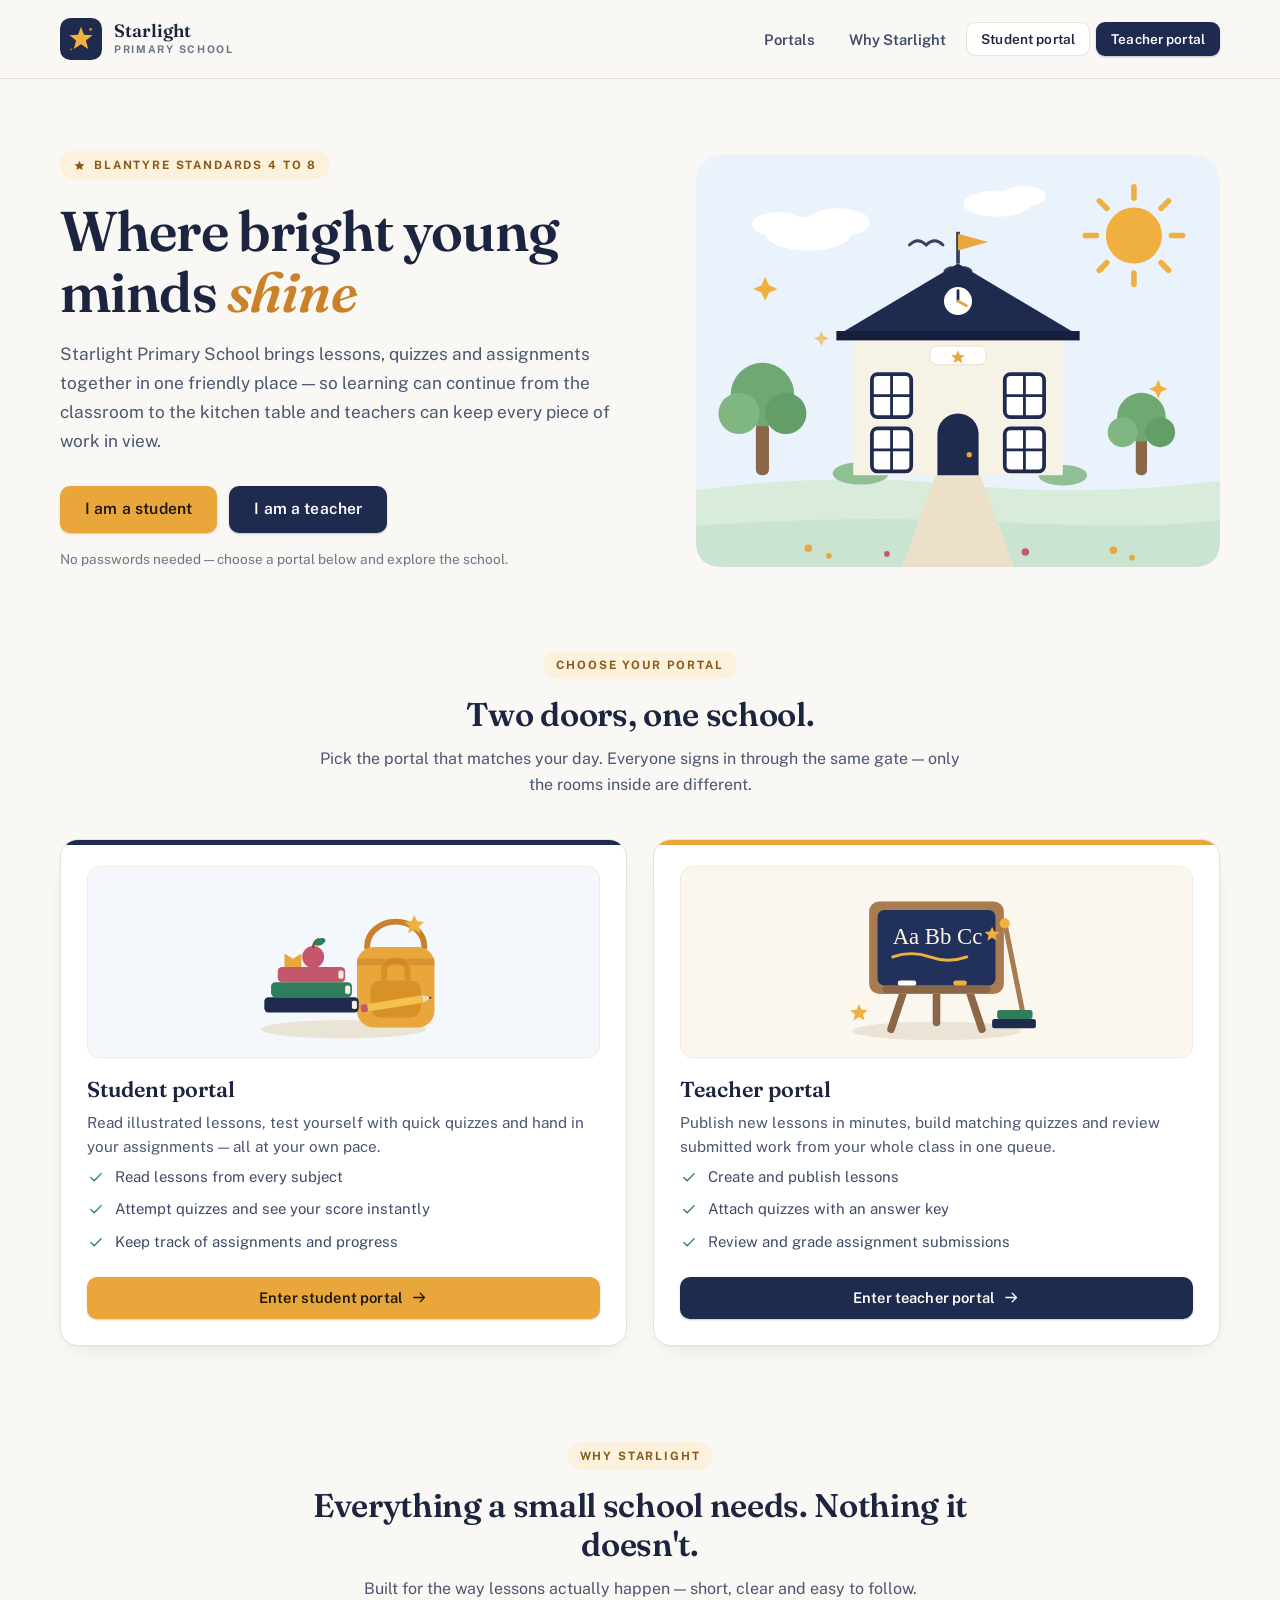
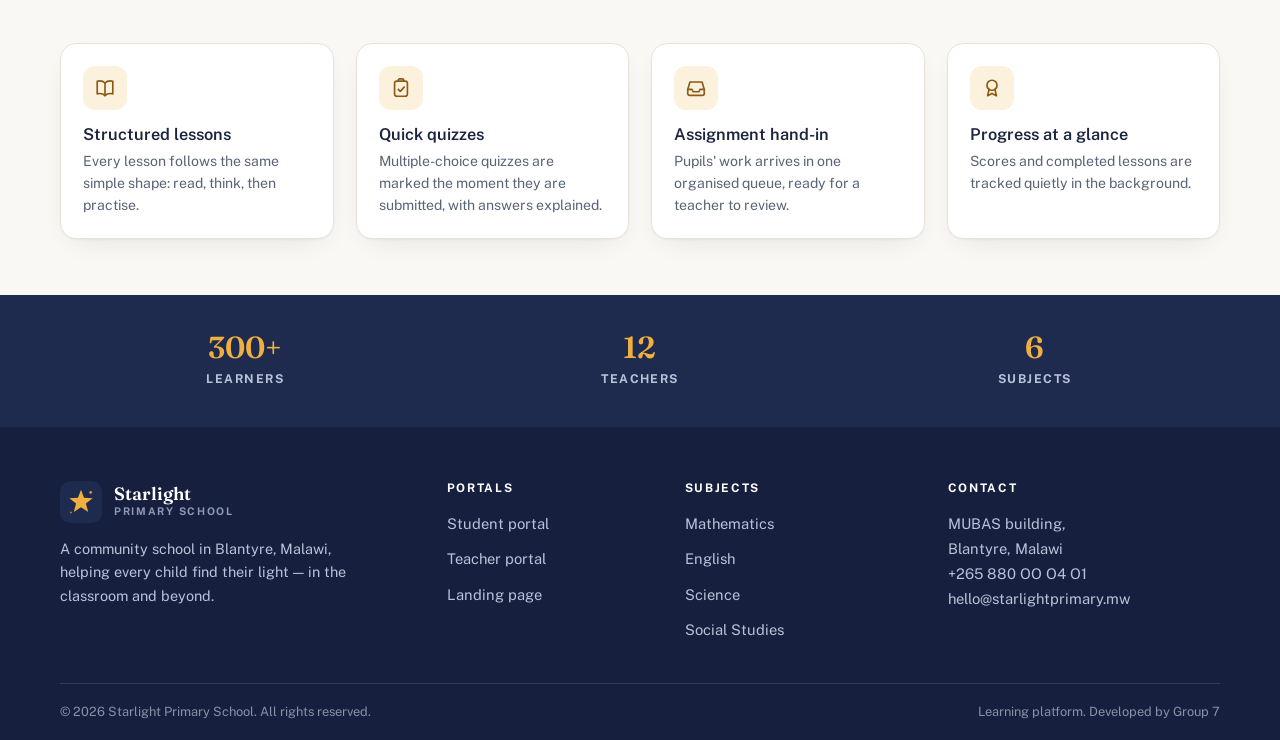
==== GROUP 7/index.html @ e3197d91 "successfully uploaded group 7 work" ====
<!DOCTYPE html>
<html lang="en">
<head>
  <meta charset="UTF-8">
  <meta name="viewport" content="width=device-width, initial-scale=1.0">
  <title>Starlight Primary School — Learning &amp; Teaching Portal</title>
  <meta name="description" content="The learning platform of Starlight Primary School. Students read lessons and attempt quizzes; teachers publish lessons and review assignments.">
  <meta name="theme-color" content="#1E2A4E">
  <link rel="icon" type="image/svg+xml" href="assets/images/logo.svg">
  <link rel="preconnect" href="https://fonts.googleapis.com">
  <link rel="preconnect" href="https://fonts.gstatic.com" crossorigin>
  <link href="https://fonts.googleapis.com/css2?family=Fraunces:opsz,wght@9..144,500;9..144,600;9..144,700&family=Public+Sans:wght@400;500;600;700&display=swap" rel="stylesheet">
  <link rel="stylesheet" href="assets/css/style.css">
  <link rel="stylesheet" href="assets/css/app.css">
</head>
<body>
  <script src="assets/js/loader.js"></script>

  <a class="skip-link" href="#main">Skip to content</a>

  <header class="site-header">
    <div class="container site-header-inner">
      <a class="brand" href="index.html">
        <img src="assets/images/logo.svg" alt="" width="42" height="42">
        <span class="brand-text"><b>Starlight</b><span>Primary School</span></span>
      </a>
      <nav class="site-nav" aria-label="Main navigation">
        <a class="nav-link nav-link--hide" href="#portals">Portals</a>
        <a class="nav-link nav-link--hide" href="#why">Why Starlight</a>
        <a class="btn btn-ghost btn-sm" href="student/dashboard.html">Student portal</a>
        <a class="btn btn-primary btn-sm" href="teacher/dashboard.html">Teacher portal</a>
      </nav>
    </div>
  </header>

  <main id="main">

    <!-- Hero -->
    <section class="hero">
      <div class="container hero-inner">
        <div class="hero-copy">
          <span class="kicker">
            <svg viewBox="0 0 24 24" fill="currentColor" aria-hidden="true"><path d="M12 3.2 14.7 9 21 9.8 16.4 14.1 17.6 20.4 12 17.3 6.4 20.4 7.6 14.1 3 9.8 9.3 9Z"/></svg>
            Blantyre Standards 4 to 8
          </span>
          <h1 class="hero-title">Where bright young minds <em>shine</em></h1>
          <p class="hero-lead">
            Starlight Primary School brings lessons, quizzes and assignments together in one
            friendly place — so learning can continue from the classroom to the kitchen table
            and teachers can keep every piece of work in view.
          </p>
          <div class="hero-actions">
            <a class="btn btn-accent" href="student/dashboard.html">I am a student</a>
            <a class="btn btn-primary" href="teacher/dashboard.html">I am a teacher</a>
          </div>
          <p class="hero-note">No passwords needed — choose a portal below and explore the school.</p>
        </div>
        <div class="hero-art">
          <img src="assets/images/hero-school.svg" alt="Illustration of the Starlight Primary School building on a sunny day" width="560" height="440">
        </div>
      </div>
    </section>

    <!-- Role selection -->
    <section class="roles" id="portals" aria-label="Choose your portal">
      <div class="container">
        <div class="section-head">
          <span class="kicker">Choose your portal</span>
          <h2>Two doors, one school.</h2>
          <p>Pick the portal that matches your day. Everyone signs in through the same gate —
             only the rooms inside are different.</p>
        </div>

        <div class="role-grid">
          <article class="role-card">
            <div class="role-art">
              <img src="assets/images/ill-student.svg" alt="Illustration of a school bag, a stack of books and a pencil" width="260" height="200">
            </div>
            <div class="role-body">
              <h3>Student portal</h3>
              <p>Read illustrated lessons, test yourself with quick quizzes and hand in your
                 assignments — all at your own pace.</p>
              <ul class="role-list">
                <li><svg viewBox="0 0 24 24" fill="none" stroke="currentColor" stroke-width="1.8" stroke-linecap="round" stroke-linejoin="round" aria-hidden="true"><path d="m5 12.5 4.5 4.5L19 7.5"/></svg>Read lessons from every subject</li>
                <li><svg viewBox="0 0 24 24" fill="none" stroke="currentColor" stroke-width="1.8" stroke-linecap="round" stroke-linejoin="round" aria-hidden="true"><path d="m5 12.5 4.5 4.5L19 7.5"/></svg>Attempt quizzes and see your score instantly</li>
                <li><svg viewBox="0 0 24 24" fill="none" stroke="currentColor" stroke-width="1.8" stroke-linecap="round" stroke-linejoin="round" aria-hidden="true"><path d="m5 12.5 4.5 4.5L19 7.5"/></svg>Keep track of assignments and progress</li>
              </ul>
            </div>
            <a class="btn btn-accent btn-block" href="student/dashboard.html">Enter student portal
              <svg viewBox="0 0 24 24" fill="none" stroke="currentColor" stroke-width="1.8" stroke-linecap="round" stroke-linejoin="round" aria-hidden="true"><path d="M4 12h15M13 6l6 6-6 6"/></svg>
            </a>
          </article>

          <article class="role-card role-card--teacher">
            <div class="role-art">
              <img src="assets/images/ill-teacher.svg" alt="Illustration of a chalkboard on an easel with books and a pointer" width="260" height="200">
            </div>
            <div class="role-body">
              <h3>Teacher portal</h3>
              <p>Publish new lessons in minutes, build matching quizzes and review submitted
                 work from your whole class in one queue.</p>
              <ul class="role-list">
                <li><svg viewBox="0 0 24 24" fill="none" stroke="currentColor" stroke-width="1.8" stroke-linecap="round" stroke-linejoin="round" aria-hidden="true"><path d="m5 12.5 4.5 4.5L19 7.5"/></svg>Create and publish lessons</li>
                <li><svg viewBox="0 0 24 24" fill="none" stroke="currentColor" stroke-width="1.8" stroke-linecap="round" stroke-linejoin="round" aria-hidden="true"><path d="m5 12.5 4.5 4.5L19 7.5"/></svg>Attach quizzes with an answer key</li>
                <li><svg viewBox="0 0 24 24" fill="none" stroke="currentColor" stroke-width="1.8" stroke-linecap="round" stroke-linejoin="round" aria-hidden="true"><path d="m5 12.5 4.5 4.5L19 7.5"/></svg>Review and grade assignment submissions</li>
              </ul>
            </div>
            <a class="btn btn-primary btn-block" href="teacher/dashboard.html">Enter teacher portal
              <svg viewBox="0 0 24 24" fill="none" stroke="currentColor" stroke-width="1.8" stroke-linecap="round" stroke-linejoin="round" aria-hidden="true"><path d="M4 12h15M13 6l6 6-6 6"/></svg>
            </a>
          </article>
        </div>
      </div>
    </section>

    <!-- Features -->
    <section class="features" id="why">
      <div class="container">
        <div class="section-head">
          <span class="kicker">Why Starlight</span>
          <h2>Everything a small school needs. Nothing it doesn't.</h2>
          <p>Built for the way lessons actually happen — short, clear and easy to follow.</p>
        </div>
        <div class="feature-grid">
          <article class="feature">
            <span class="feature-icon"><svg viewBox="0 0 24 24" fill="none" stroke="currentColor" stroke-width="1.8" stroke-linecap="round" stroke-linejoin="round" aria-hidden="true"><path d="M12 6.5C10.6 5 8.6 4.2 6.3 4.2c-1 0-2 .15-2.8.45V18.4c.8-.3 1.8-.45 2.8-.45 2.3 0 4.3.8 5.7 2.3 1.4-1.5 3.4-2.3 5.7-2.3 1 0 2 .15 2.8.45V4.65c-.8-.3-1.8-.45-2.8-.45-2.3 0-4.3.8-5.7 2.3Z"/><path d="M12 6.5v13.8"/></svg></span>
            <h3>Structured lessons</h3>
            <p>Every lesson follows the same simple shape: read, think, then practise.</p>
          </article>
          <article class="feature">
            <span class="feature-icon"><svg viewBox="0 0 24 24" fill="none" stroke="currentColor" stroke-width="1.8" stroke-linecap="round" stroke-linejoin="round" aria-hidden="true"><rect x="5" y="4.5" width="14" height="16.5" rx="2.5"/><path d="M9 4.5V3.6A1.6 1.6 0 0 1 10.6 2h2.8A1.6 1.6 0 0 1 15 3.6v.9"/><path d="m9 13.5 2.2 2.2 4.3-4.7"/></svg></span>
            <h3>Quick quizzes</h3>
            <p>Multiple-choice quizzes are marked the moment they are submitted, with answers explained.</p>
          </article>
          <article class="feature">
            <span class="feature-icon"><svg viewBox="0 0 24 24" fill="none" stroke="currentColor" stroke-width="1.8" stroke-linecap="round" stroke-linejoin="round" aria-hidden="true"><path d="M5.4 5.5h13.2L21 13.5V18a2 2 0 0 1-2 2H5a2 2 0 0 1-2-2v-4.5Z"/><path d="M3 13.5h4.6l1.3 2.6h6.2l1.3-2.6H21"/></svg></span>
            <h3>Assignment hand-in</h3>
            <p>Pupils' work arrives in one organised queue, ready for a teacher to review.</p>
          </article>
          <article class="feature">
            <span class="feature-icon"><svg viewBox="0 0 24 24" fill="none" stroke="currentColor" stroke-width="1.8" stroke-linecap="round" stroke-linejoin="round" aria-hidden="true"><circle cx="12" cy="9" r="5.5"/><path d="m8.8 13.5-1.6 7 4.8-2.6 4.8 2.6-1.6-7"/></svg></span>
            <h3>Progress at a glance</h3>
            <p>Scores and completed lessons are tracked quietly in the background.</p>
          </article>
        </div>
      </div>
    </section>

    <!-- Numbers band -->
    <section class="band" aria-label="School in numbers">
      <div class="container band-inner">
        <div class="band-item"><b>300+</b><span>Learners</span></div>
        <div class="band-item"><b>12</b><span>Teachers</span></div>
        <div class="band-item"><b>6</b><span>Subjects</span></div>
      </div>
    </section>
  </main>

  <footer class="site-footer">
    <div class="container">
      <div class="footer-inner">
        <div class="footer-brand">
          <a class="brand" href="index.html">
            <img src="assets/images/logo.svg" alt="" width="42" height="42">
            <span class="brand-text"><b>Starlight</b><span>Primary School</span></span>
          </a>
          <p>A community school in Blantyre, Malawi, helping every child find their light —
             in the classroom and beyond.</p>
        </div>
        <div class="footer-col">
          <h3>Portals</h3>
          <ul>
            <li><a href="student/dashboard.html">Student portal</a></li>
            <li><a href="teacher/dashboard.html">Teacher portal</a></li>
            <li><a href="index.html">Landing page</a></li>
          </ul>
        </div>
        <div class="footer-col">
          <h3>Subjects</h3>
          <ul>
            <li><a href="student/lessons.html">Mathematics</a></li>
            <li><a href="student/lessons.html">English</a></li>
            <li><a href="student/lessons.html">Science</a></li>
            <li><a href="student/lessons.html">Social Studies</a></li>
          </ul>
        </div>
        <div class="footer-col">
          <h3>Contact</h3>
          <address>
            MUBAS building,<br>
            Blantyre, Malawi<br>
            +265 880 OO O4 O1 <br>
            hello@starlightprimary.mw
          </address>
        </div>
      </div>
      <div class="footer-bottom">
        <span>&copy; 2026 Starlight Primary School. All rights reserved.</span>
        <span>Learning platform. Developed by Group 7</span>
      </div>
    </div>
  </footer>
</body>
</html>
---- GROUP 7/assets/css/style.css ----
/*
   Starlight Primary School — base styles
   Tokens, reset, shared components, loader, landing page 
*/

/* ---------- Design tokens ---------- */
:root {
  --paper: #FAF8F4;
  --surface: #FFFFFF;
  --ink: #1C2540;
  --body: #4A5670;
  --muted: #6B7488;

  --navy: #1E2A4E;
  --navy-2: #16203E;
  --navy-3: #101830;

  --amber: #E9A63B;
  --amber-2: #D89127;
  --amber-tint: #FBF1DD;
  --amber-deep: #8A5A16;

  --green: #2E7D5B;
  --green-tint: #E4F2EA;
  --red: #B8504C;
  --red-tint: #F8E7E6;
  --blue: #2F5DA8;
  --blue-tint: #E9F0FB;
  --teal: #2C7F7A;
  --teal-tint: #E2F1F0;
  --rose: #B4525E;
  --rose-tint: #F9E9EC;

  --line: #E7E3D9;
  --line-2: #EFEBE2;

  --shadow-1: 0 1px 2px rgba(22, 32, 62, 0.05), 0 10px 30px -14px rgba(22, 32, 62, 0.14);
  --shadow-2: 0 2px 4px rgba(22, 32, 62, 0.06), 0 18px 44px -16px rgba(22, 32, 62, 0.22);

  --radius: 16px;
  --radius-s: 10px;

  --font-display: "Fraunces", Georgia, "Times New Roman", serif;
  --font-body: "Public Sans", -apple-system, "Segoe UI", Roboto, "Helvetica Neue", Arial, sans-serif;
}

/* ---------- Reset & base ---------- */
*,
*::before,
*::after { box-sizing: border-box; }

html { -webkit-text-size-adjust: 100%; }

body {
  margin: 0;
  font-family: var(--font-body);
  font-size: 16px;
  line-height: 1.6;
  color: var(--ink);
  background: var(--paper);
  -webkit-font-smoothing: antialiased;
}

h1, h2, h3, h4, p, ul, ol, figure { margin: 0; }
ul, ol { padding: 0; }

[hidden] { display: none !important; }

img, svg { max-width: 100%; display: inline-block; vertical-align: middle; }

a { color: var(--blue); }

button { font-family: inherit; }

::selection { background: var(--amber); color: #20180B; }

:focus-visible {
  outline: 2px solid var(--navy);
  outline-offset: 2px;
  border-radius: 4px;
}

.skip-link {
  position: absolute;
  left: 16px;
  top: -60px;
  z-index: 200;
  background: var(--navy);
  color: #fff;
  padding: 10px 16px;
  border-radius: 0 0 10px 10px;
  text-decoration: none;
  font-weight: 600;
  font-size: 0.9rem;
  transition: top 0.2s ease;
}
.skip-link:focus { top: 0; }

/* ---------- Layout helpers ---------- */
.container { width: min(1160px, 92%); margin-inline: auto; }
.section { padding: 64px 0; }
.section--tight { padding: 40px 0; }

/* ---------- Buttons ---------- */
.btn {
  display: inline-flex;
  align-items: center;
  justify-content: center;
  gap: 8px;
  padding: 11px 20px;
  border-radius: var(--radius-s);
  border: 1px solid transparent;
  font: 600 0.92rem/1.2 var(--font-body);
  letter-spacing: 0.01em;
  color: var(--ink);
  background: transparent;
  cursor: pointer;
  text-decoration: none;
  transition: background 0.18s ease, color 0.18s ease, border-color 0.18s ease,
              box-shadow 0.18s ease, transform 0.18s ease;
}
.btn:active { transform: translateY(1px); }
.btn svg { width: 17px; height: 17px; flex: none; }

.btn-primary { background: var(--navy); color: #fff; box-shadow: 0 1px 2px rgba(22, 32, 62, 0.25); }
.btn-primary:hover { background: #172142; }

.btn-accent { background: var(--amber); color: #20180B; box-shadow: 0 1px 2px rgba(138, 90, 22, 0.3); }
.btn-accent:hover { background: var(--amber-2); }

.btn-ghost { border-color: var(--line); background: var(--surface); color: var(--ink); }
.btn-ghost:hover { border-color: #CDC7B8; background: #FCFBF8; }

.btn-danger { background: var(--red-tint); color: var(--red); }
.btn-danger:hover { background: #F2D9D7; }

.btn-sm { padding: 8px 14px; font-size: 0.85rem; border-radius: 9px; }
.btn-block { width: 100%; }
.btn[disabled] { opacity: 0.55; cursor: not-allowed; }

/* ---------- Subject chips ---------- */
.chip {
  display: inline-flex;
  align-items: center;
  gap: 6px;
  padding: 5px 11px;
  border-radius: 999px;
  font: 700 0.72rem/1.2 var(--font-body);
  letter-spacing: 0.05em;
  text-transform: uppercase;
  white-space: nowrap;
}
.chip svg { width: 13px; height: 13px; flex: none; }

.chip-mathematics { background: var(--blue-tint); color: #2B4C8C; }
.chip-english { background: var(--amber-tint); color: var(--amber-deep); }
.chip-science { background: var(--green-tint); color: #22684B; }
.chip-social-studies { background: var(--teal-tint); color: #1F6360; }
.chip-creative-arts { background: var(--rose-tint); color: #9C3F4E; }
.chip-physical-health-education { background: #ECEEF4; color: #4A5670; }

/* ---------- Status badges ---------- */
.badge {
  display: inline-flex;
  align-items: center;
  gap: 6px;
  padding: 4px 10px;
  border-radius: 999px;
  font: 700 0.72rem/1.3 var(--font-body);
  white-space: nowrap;
}
.badge-done { background: var(--green-tint); color: #22684B; }
.badge-progress { background: var(--amber-tint); color: var(--amber-deep); }
.badge-todo { background: #EEF0F4; color: #5A6478; }
.badge-late { background: var(--red-tint); color: #A03D3A; }
.badge-graded { background: var(--blue-tint); color: #2B4C8C; }

/* ---------- Avatars ---------- */
.avatar {
  display: inline-grid;
  place-items: center;
  width: 38px;
  height: 38px;
  flex: none;
  border-radius: 50%;
  background: #33456F;
  color: #F0C886;
  font: 700 0.78rem var(--font-body);
  letter-spacing: 0.04em;
  user-select: none;
}
.avatar-lg { width: 46px; height: 46px; font-size: 0.9rem; }
.avatar-t1 { background: var(--green); color: #EAF6EF; }
.avatar-t2 { background: var(--rose); color: #FBEDEF; }
.avatar-t3 { background: var(--teal); color: #E8F5F4; }
.avatar-t4 { background: var(--amber-deep); color: #FBEEDC; }

/* ---------- Progress bar ---------- */
.progress {
  height: 8px;
  border-radius: 999px;
  background: #ECE8DE;
  overflow: hidden;
}
.progress i {
  display: block;
  height: 100%;
  border-radius: 999px;
  background: var(--amber);
  transition: width 0.4s ease;
}
.progress--navy i { background: var(--navy); }

/* ---------- Page loading overlay ---------- */
body.is-loading { overflow: hidden; }

.page-loader {
  position: fixed;
  inset: 0;
  z-index: 9999;
  display: grid;
  place-items: center;
  background: var(--paper);
  transition: opacity 0.45s ease, visibility 0.45s ease;
}
.page-loader.is-hidden { opacity: 0; visibility: hidden; }

.loader-inner { display: flex; flex-direction: column; align-items: center; gap: 18px; }

.loader-star { animation: loader-star 1.5s ease-in-out infinite; }
@keyframes loader-star {
  0%, 100% { transform: scale(1); opacity: 1; }
  50% { transform: scale(1.1) rotate(4deg); opacity: 0.82; }
}

.loader-word {
  font: 600 1.05rem var(--font-display);
  letter-spacing: 0.01em;
  color: var(--ink);
}

.loader-bar {
  display: block;
  width: 132px;
  height: 4px;
  border-radius: 999px;
  background: #EAE6DB;
  overflow: hidden;
}
.loader-bar i {
  display: block;
  height: 100%;
  width: 40%;
  border-radius: 999px;
  background: var(--amber);
  animation: loader-bar 1.1s ease-in-out infinite;
}
@keyframes loader-bar {
  from { transform: translateX(-110%); }
  to { transform: translateX(350%); }
}

/* ============================================================
   Landing page
   ============================================================ */

/* Header */
.site-header { border-bottom: 1px solid var(--line); background: var(--paper); }
.site-header-inner {
  display: flex;
  align-items: center;
  justify-content: space-between;
  gap: 20px;
  height: 78px;
}

.brand { display: flex; align-items: center; gap: 12px; text-decoration: none; color: inherit; }
.brand img { width: 42px; height: 42px; flex: none; }
.brand-text b {
  display: block;
  font: 600 1.12rem/1.15 var(--font-display);
  color: var(--ink);
}
.brand-text span {
  display: block;
  font: 700 0.66rem/1.4 var(--font-body);
  letter-spacing: 0.16em;
  text-transform: uppercase;
  color: var(--muted);
}

.site-nav { display: flex; align-items: center; gap: 6px; }
.nav-link {
  padding: 9px 14px;
  border-radius: 9px;
  color: #3D4A66;
  font: 600 0.92rem var(--font-body);
  text-decoration: none;
  transition: background 0.15s ease;
}
.nav-link:hover { background: #F1EEE6; }

/* Hero */
.hero { padding: 72px 0 60px; }
.hero-inner {
  display: grid;
  grid-template-columns: 1.05fr 0.95fr;
  gap: 56px;
  align-items: center;
}

.kicker {
  display: inline-flex;
  align-items: center;
  gap: 8px;
  font: 700 0.72rem var(--font-body);
  letter-spacing: 0.16em;
  text-transform: uppercase;
  color: var(--amber-deep);
  background: var(--amber-tint);
  padding: 7px 13px;
  border-radius: 999px;
}
.kicker svg { width: 13px; height: 13px; }

.hero-title {
  font: 600 clamp(2.5rem, 4.6vw, 3.5rem)/1.08 var(--font-display);
  letter-spacing: -0.015em;
  color: var(--ink);
  margin: 22px 0 18px;
}
.hero-title em { font-style: italic; color: #C9822A; }

.hero-lead {
  font-size: 1.08rem;
  line-height: 1.68;
  color: var(--body);
  max-width: 52ch;
}

.hero-actions { display: flex; flex-wrap: wrap; gap: 12px; margin-top: 30px; }
.hero-actions .btn { padding: 13px 24px; font-size: 0.98rem; }
.hero-note { margin-top: 16px; font-size: 0.85rem; color: var(--muted); }

.hero-art img { width: 100%; height: auto; }

/* Role selection */
.roles { padding: 20px 0 40px; }

.section-head { max-width: 660px; margin: 0 auto 40px; text-align: center; }
.section-head h2 {
  font: 600 clamp(1.6rem, 3vw, 2.05rem)/1.2 var(--font-display);
  color: var(--ink);
  margin: 16px 0 12px;
  letter-spacing: -0.01em;
}
.section-head p { color: var(--body); font-size: 1rem; line-height: 1.65; }

.role-grid { display: grid; grid-template-columns: 1fr 1fr; gap: 26px; }

.role-card {
  position: relative;
  overflow: hidden;
  display: flex;
  flex-direction: column;
  gap: 18px;
  background: var(--surface);
  border: 1px solid var(--line);
  border-radius: 18px;
  padding: 26px;
  box-shadow: var(--shadow-1);
  transition: transform 0.2s ease, box-shadow 0.2s ease;
}
.role-card::before {
  content: "";
  position: absolute;
  inset: 0 0 auto 0;
  height: 5px;
  background: var(--navy);
}
.role-card--teacher::before { background: var(--amber); }
.role-card:hover { transform: translateY(-4px); box-shadow: var(--shadow-2); }

.role-art {
  height: 192px;
  display: grid;
  place-items: center;
  background: #F4F7FB;
  border: 1px solid var(--line-2);
  border-radius: 12px;
}
.role-card--teacher .role-art { background: #FBF7EE; }
.role-art img { max-height: 168px; width: auto; }

.role-body h3 { font: 600 1.35rem var(--font-display); color: var(--ink); margin-bottom: 8px; }
.role-body > p { color: var(--body); font-size: 0.95rem; line-height: 1.62; }

.role-list { list-style: none; display: grid; gap: 10px; margin: 6px 0; }
.role-list li {
  display: flex;
  align-items: flex-start;
  gap: 10px;
  font-size: 0.93rem;
  color: #3D4A66;
  line-height: 1.5;
}
.role-list svg { width: 18px; height: 18px; flex: none; margin-top: 2px; color: var(--green); }

.role-card .btn { margin-top: auto; }

/* Features */
.features { padding: 56px 0; }
.feature-grid { display: grid; grid-template-columns: repeat(4, 1fr); gap: 22px; }

.feature {
  background: var(--surface);
  border: 1px solid var(--line);
  border-radius: var(--radius);
  padding: 22px;
  box-shadow: var(--shadow-1);
}
.feature-icon {
  width: 44px;
  height: 44px;
  border-radius: 12px;
  display: grid;
  place-items: center;
  background: var(--amber-tint);
  color: var(--amber-deep);
  margin-bottom: 14px;
}
.feature-icon svg { width: 22px; height: 22px; }
.feature h3 { font: 600 1.02rem var(--font-body); color: var(--ink); margin-bottom: 6px; }
.feature p { font-size: 0.88rem; line-height: 1.58; color: #5A6478; }

/* Stats band */
.band { background: var(--navy); padding: 36px 0; }
.band-inner {
  display: grid;
  grid-template-columns: repeat(3, 1fr);
  gap: 24px;
  text-align: center;
}
.band-item b { display: block; font: 600 1.9rem/1.1 var(--font-display); color: #F0B03F; }
.band-item span {
  font: 700 0.76rem var(--font-body);
  letter-spacing: 0.12em;
  text-transform: uppercase;
  color: #B9C2D8;
}

/* Footer */
.site-footer { background: var(--navy-2); color: #B9C2D8; }
.footer-inner {
  display: grid;
  grid-template-columns: 1.4fr 0.8fr 0.9fr 1.1fr;
  gap: 40px;
  padding: 54px 0 40px;
}
.footer-brand .brand-text b { color: #fff; }
.footer-brand .brand-text span { color: #8E99B8; }
.footer-brand p { margin-top: 14px; font-size: 0.9rem; line-height: 1.65; max-width: 34ch; }

.footer-col h3 {
  font: 700 0.74rem var(--font-body);
  letter-spacing: 0.14em;
  text-transform: uppercase;
  color: #fff;
  margin-bottom: 16px;
}
.footer-col ul { list-style: none; display: grid; gap: 10px; }
.footer-col a { color: #B9C2D8; text-decoration: none; font-size: 0.92rem; transition: color 0.15s ease; }
.footer-col a:hover { color: #F0B03F; }
.footer-col address { font-style: normal; font-size: 0.92rem; line-height: 1.7; }

.footer-bottom {
  border-top: 1px solid rgba(255, 255, 255, 0.12);
  padding: 18px 0;
  display: flex;
  justify-content: space-between;
  flex-wrap: wrap;
  gap: 10px;
  font-size: 0.8rem;
  color: #8891A8;
}

/* ---------- Responsive landing ---------- */
@media (max-width: 1020px) {
  .hero { padding: 52px 0 44px; }
  .hero-inner { grid-template-columns: 1fr; gap: 36px; }
  .hero-art { max-width: 540px; margin-inline: auto; }
  .footer-inner { grid-template-columns: 1fr 1fr; }
}

@media (max-width: 880px) {
  .role-grid { grid-template-columns: 1fr; }
  .feature-grid { grid-template-columns: 1fr 1fr; }
}

@media (max-width: 640px) {
  .site-nav .nav-link--hide { display: none; }
  .feature-grid { grid-template-columns: 1fr; }
  .band-inner { grid-template-columns: 1fr; gap: 18px; }
  .footer-inner { grid-template-columns: 1fr; gap: 28px; }
  .footer-bottom { flex-direction: column; align-items: flex-start; }
}

/* ---------- Reduced motion ---------- */
@media (prefers-reduced-motion: reduce) {
  *,
  *::before,
  *::after {
    animation-duration: 0.01ms !important;
    animation-iteration-count: 1 !important;
    transition-duration: 0.01ms !important;
  }
}
---- GROUP 7/assets/css/app.css ----
/*
   Starlight Primary School — application styles
   Portal shell, dashboards, lessons, quizzes, forms, tables
*/

/* ---------- Shell layout ---------- */
.app-shell {
  display: grid;
  grid-template-columns: 252px minmax(0, 1fr);
  min-height: 100vh;
}

.sidebar {
  position: sticky;
  top: 0;
  height: 100vh;
  display: flex;
  flex-direction: column;
  background: var(--navy-2);
  color: #fff;
  padding: 22px 16px 18px;
  z-index: 40;
}

.sidebar-brand {
  display: flex;
  align-items: center;
  gap: 11px;
  padding: 2px 8px 18px;
  border-bottom: 1px solid rgba(255, 255, 255, 0.1);
  margin-bottom: 14px;
  text-decoration: none;
}
.sidebar-brand img { width: 38px; height: 38px; flex: none; }
.sidebar-brand b {
  display: block;
  font: 600 1.02rem/1.15 var(--font-display);
  color: #fff;
}
.sidebar-brand span {
  display: block;
  font: 700 0.62rem/1.5 var(--font-body);
  letter-spacing: 0.15em;
  text-transform: uppercase;
  color: #9AA4BF;
}

.side-nav { display: flex; flex-direction: column; gap: 4px; flex: 1; }
.side-label {
  font: 700 0.64rem var(--font-body);
  letter-spacing: 0.16em;
  text-transform: uppercase;
  color: #7C87A6;
  padding: 12px 10px 6px;
}

.side-link {
  position: relative;
  display: flex;
  align-items: center;
  gap: 12px;
  padding: 11px 12px;
  border-radius: 10px;
  color: #C3CBE0;
  text-decoration: none;
  font: 600 0.92rem var(--font-body);
  transition: background 0.15s ease, color 0.15s ease;
}
.side-link svg { width: 19px; height: 19px; flex: none; }
.side-link:hover { background: rgba(255, 255, 255, 0.07); color: #fff; }
.side-link.is-active { background: rgba(255, 255, 255, 0.09); color: #fff; }
.side-link.is-active::before {
  content: "";
  position: absolute;
  left: -16px;
  top: 9px;
  bottom: 9px;
  width: 4px;
  border-radius: 0 4px 4px 0;
  background: var(--amber);
}
.side-link--muted { color: #8E99B8; font-size: 0.86rem; }
.side-link--muted:hover { color: #fff; }

.sidebar-foot {
  border-top: 1px solid rgba(255, 255, 255, 0.1);
  padding-top: 14px;
  display: grid;
  gap: 4px;
}
.user-card {
  display: flex;
  align-items: center;
  gap: 11px;
  padding: 9px 10px;
  border-radius: 10px;
  background: rgba(255, 255, 255, 0.05);
  margin-bottom: 6px;
}
.user-card b { display: block; font: 600 0.9rem var(--font-body); color: #fff; line-height: 1.3; }
.user-card span { display: block; font-size: 0.73rem; color: #9AA4BF; }

.scrim {
  position: fixed;
  inset: 0;
  background: rgba(15, 23, 48, 0.45);
  z-index: 50;
  opacity: 0;
  pointer-events: none;
  transition: opacity 0.2s ease;
}
.scrim.is-visible { opacity: 1; pointer-events: auto; }

/* Main column */
.app-main { display: flex; flex-direction: column; min-width: 0; }

.app-topbar {
  position: sticky;
  top: 0;
  z-index: 30;
  display: flex;
  align-items: center;
  justify-content: space-between;
  gap: 18px;
  padding: 14px 30px;
  background: rgba(250, 248, 244, 0.92);
  backdrop-filter: blur(6px);
  border-bottom: 1px solid var(--line);
}
.topbar-left { display: flex; align-items: center; gap: 14px; min-width: 0; }
.topbar-kicker {
  font: 700 0.66rem var(--font-body);
  letter-spacing: 0.15em;
  text-transform: uppercase;
  color: var(--amber-deep);
  margin-bottom: 2px;
}
.app-topbar h1 {
  font: 600 1.3rem/1.15 var(--font-display);
  color: var(--ink);
  white-space: nowrap;
  overflow: hidden;
  text-overflow: ellipsis;
}
.topbar-date { font-size: 0.85rem; color: var(--muted); white-space: nowrap; }

.nav-toggle {
  display: none;
  width: 40px;
  height: 40px;
  place-items: center;
  border: 1px solid var(--line);
  border-radius: 10px;
  background: var(--surface);
  color: var(--ink);
  cursor: pointer;
}
.nav-toggle svg { width: 20px; height: 20px; }

.app-content {
  flex: 1;
  width: 100%;
  max-width: 1220px;
  margin-inline: auto;
  padding: 28px 30px 40px;
  display: grid;
  grid-template-columns: minmax(0, 1fr);
  gap: 22px;
  align-content: start;
}
.app-content > * { min-width: 0; }

.app-footer {
  border-top: 1px solid var(--line);
  padding: 15px 30px;
  display: flex;
  justify-content: space-between;
  flex-wrap: wrap;
  gap: 8px;
  font-size: 0.8rem;
  color: var(--muted);
}

/* ---------- Welcome banner ---------- */
.welcome {
  position: relative;
  overflow: hidden;
  display: flex;
  align-items: center;
  justify-content: space-between;
  gap: 24px;
  flex-wrap: wrap;
  background: var(--navy);
  color: #fff;
  border-radius: 18px;
  padding: 26px 28px;
}
.welcome > * { min-width: 0; }
.welcome h2 { font: 600 1.5rem/1.2 var(--font-display); margin-bottom: 6px; }
.welcome p { color: #C3CBE0; font-size: 0.95rem; line-height: 1.6; max-width: 58ch; }
.welcome .welcome-star {
  position: absolute;
  right: -28px;
  top: -36px;
  width: 168px;
  height: 168px;
  opacity: 0.14;
  pointer-events: none;
}
.welcome > div:last-child { position: relative; z-index: 1; }

/* ---------- Stat cards ---------- */
.stat-grid { display: grid; grid-template-columns: repeat(4, minmax(0, 1fr)); gap: 18px; }

.stat-card {
  display: flex;
  align-items: flex-start;
  gap: 14px;
  background: var(--surface);
  border: 1px solid var(--line);
  border-radius: var(--radius);
  padding: 18px;
  box-shadow: 0 1px 2px rgba(22, 32, 62, 0.04);
}
.stat-icon {
  width: 42px;
  height: 42px;
  flex: none;
  border-radius: 12px;
  display: grid;
  place-items: center;
}
.stat-icon svg { width: 21px; height: 21px; }
.stat-icon--amber { background: var(--amber-tint); color: var(--amber-deep); }
.stat-icon--green { background: var(--green-tint); color: var(--green); }
.stat-icon--blue { background: var(--blue-tint); color: var(--blue); }
.stat-icon--red { background: var(--red-tint); color: var(--red); }

.stat-num { font: 600 1.55rem/1.1 var(--font-display); color: var(--ink); }
.stat-label { font: 600 0.82rem var(--font-body); color: #5A6478; margin-top: 3px; }
.stat-note { font-size: 0.76rem; color: var(--muted); margin-top: 2px; }

/* ---------- Dash grid & panels ---------- */
.dash-grid {
  display: grid;
  grid-template-columns: minmax(0, 1.5fr) minmax(0, 1fr);
  gap: 22px;
  align-items: start;
}
.dash-grid > * { min-width: 0; }

.panel {
  background: var(--surface);
  border: 1px solid var(--line);
  border-radius: var(--radius);
  padding: 20px;
  box-shadow: 0 1px 2px rgba(22, 32, 62, 0.04);
}
.panel-head {
  display: flex;
  align-items: baseline;
  justify-content: space-between;
  gap: 14px;
  margin-bottom: 12px;
}
.panel-head h2 { font: 600 1.12rem var(--font-display); color: var(--ink); }
.panel-head p { font-size: 0.82rem; color: var(--muted); }
.panel-link { font: 600 0.84rem var(--font-body); color: var(--blue); text-decoration: none; }
.panel-link:hover { text-decoration: underline; }

/* ---------- Row lists ---------- */
.row-list { display: flex; flex-direction: column; }

.row-item {
  display: flex;
  align-items: center;
  gap: 14px;
  padding: 13px 2px;
  border-top: 1px solid var(--line-2);
  color: inherit;
  text-decoration: none;
}
.row-item:first-child { border-top: 0; }

.row-icon {
  width: 38px;
  height: 38px;
  flex: none;
  border-radius: 10px;
  display: grid;
  place-items: center;
  background: var(--blue-tint);
  color: var(--blue);
}
.row-icon svg { width: 19px; height: 19px; }
.row-icon--amber { background: var(--amber-tint); color: var(--amber-deep); }
.row-icon--green { background: var(--green-tint); color: var(--green); }
.row-icon--red { background: var(--red-tint); color: var(--red); }

.row-body { flex: 1; min-width: 0; }
.row-body b {
  display: block;
  font: 600 0.94rem var(--font-body);
  color: var(--ink);
  white-space: nowrap;
  overflow: hidden;
  text-overflow: ellipsis;
}
.row-body span { display: block; font-size: 0.8rem; color: var(--muted); }
.row-side { display: flex; align-items: center; gap: 10px; white-space: nowrap; }
.row-side time { font-size: 0.78rem; color: var(--muted); }

/* ---------- Continue learning card ---------- */
.continue {
  display: flex;
  align-items: center;
  gap: 16px;
  padding: 14px;
  border: 1px solid var(--line-2);
  border-radius: 14px;
  background: #FCFBF8;
  text-decoration: none;
  color: inherit;
  transition: border-color 0.15s ease, background 0.15s ease;
}
.continue:hover { border-color: #CDC7B8; background: #FAF8F2; }
.continue-thumb {
  width: 56px;
  height: 56px;
  flex: none;
  border-radius: 12px;
  display: grid;
  place-items: center;
  background: var(--amber-tint);
  color: var(--amber-deep);
}
.continue-thumb svg { width: 26px; height: 26px; }
.continue-body { flex: 1; min-width: 0; }
.continue-body b {
  display: block;
  font: 600 1rem var(--font-display);
  color: var(--ink);
  margin-bottom: 2px;
}
.continue-body span { font-size: 0.8rem; color: var(--muted); }
.continue .progress { margin-top: 10px; }

/* ---------- Filter tabs ---------- */
.filter-tabs { display: flex; flex-wrap: wrap; gap: 8px; }
.tab {
  padding: 8px 15px;
  border-radius: 999px;
  border: 1px solid var(--line);
  background: var(--surface);
  font: 600 0.84rem var(--font-body);
  color: var(--body);
  cursor: pointer;
  transition: background 0.15s ease, color 0.15s ease, border-color 0.15s ease;
}
.tab:hover { border-color: #CDC7B8; }
.tab.is-active { background: var(--navy); border-color: var(--navy); color: #fff; }

/* ---------- Lesson / quiz card grid ---------- */
.lesson-grid { display: grid; grid-template-columns: repeat(3, minmax(0, 1fr)); gap: 20px; }

.lesson-card {
  display: flex;
  flex-direction: column;
  gap: 12px;
  background: var(--surface);
  border: 1px solid var(--line);
  border-radius: var(--radius);
  padding: 20px;
  box-shadow: 0 1px 2px rgba(22, 32, 62, 0.04);
  transition: transform 0.18s ease, box-shadow 0.18s ease;
}
.lesson-card:hover { transform: translateY(-3px); box-shadow: 0 14px 34px -14px rgba(22, 32, 62, 0.2); }

.card-top { display: flex; justify-content: space-between; align-items: center; gap: 10px; }
.lesson-card h3 {
  font: 600 1.08rem/1.3 var(--font-display);
  color: var(--ink);
}
.lesson-card .card-desc {
  font-size: 0.88rem;
  line-height: 1.58;
  color: #5A6478;
  flex: 1;
  display: -webkit-box;
  -webkit-line-clamp: 2;
  -webkit-box-orient: vertical;
  overflow: hidden;
}
.card-meta { display: flex; flex-wrap: wrap; gap: 14px; font-size: 0.79rem; color: var(--muted); }
.card-meta span { display: inline-flex; align-items: center; gap: 6px; }
.card-meta svg { width: 14px; height: 14px; }
.card-foot {
  display: flex;
  justify-content: space-between;
  align-items: center;
  gap: 10px;
  border-top: 1px solid var(--line-2);
  padding-top: 13px;
}

/* ---------- Lesson reader ---------- */
.lesson-head { display: grid; gap: 12px; max-width: 820px; }
.lesson-head h1 {
  font: 600 clamp(1.55rem, 3vw, 2.1rem)/1.18 var(--font-display);
  color: var(--ink);
  letter-spacing: -0.01em;
}
.lesson-meta { display: flex; flex-wrap: wrap; gap: 16px; font-size: 0.84rem; color: var(--muted); }
.lesson-meta span { display: inline-flex; align-items: center; gap: 7px; }
.lesson-meta svg { width: 15px; height: 15px; }

.crumb {
  display: inline-flex;
  align-items: center;
  gap: 8px;
  font: 600 0.86rem var(--font-body);
  color: var(--muted);
  text-decoration: none;
}
.crumb:hover { color: var(--ink); }
.crumb svg { width: 16px; height: 16px; }

.prose {
  max-width: 820px;
  background: var(--surface);
  border: 1px solid var(--line);
  border-radius: var(--radius);
  padding: 34px clamp(22px, 4vw, 44px);
  box-shadow: 0 1px 2px rgba(22, 32, 62, 0.04);
}
.prose h2 {
  font: 600 1.28rem/1.3 var(--font-display);
  color: var(--ink);
  margin: 28px 0 10px;
}
.prose > *:first-child { margin-top: 0; }
.prose p { line-height: 1.75; color: #3D4A66; font-size: 0.98rem; margin-bottom: 14px; max-width: 72ch; }
.prose ul { list-style: none; display: grid; gap: 9px; margin-bottom: 16px; }
.prose li { position: relative; padding-left: 26px; color: #3D4A66; line-height: 1.62; }
.prose li::before {
  content: "";
  position: absolute;
  left: 4px;
  top: 9px;
  width: 8px;
  height: 8px;
  border-radius: 2px;
  background: var(--amber);
}
.prose .note {
  display: flex;
  gap: 12px;
  background: var(--amber-tint);
  border: 1px solid #F0DCB4;
  border-radius: 12px;
  padding: 14px 16px;
  font-size: 0.9rem;
  line-height: 1.6;
  color: #7A5312;
  margin-bottom: 8px;
}
.prose .note svg { width: 18px; height: 18px; flex: none; margin-top: 3px; color: var(--amber-deep); }

.prose figure {
  margin: 24px 0;
  border: 1px solid var(--line-2);
  border-radius: 14px;
  padding: 18px;
  background: #FCFBF8;
}
.prose figure svg { width: 100%; height: auto; display: block; }
.prose figcaption { margin-top: 12px; text-align: center; font-size: 0.82rem; color: var(--muted); }
.fig text { font-family: var(--font-body); }

.lesson-actions {
  position: sticky;
  bottom: 16px;
  display: flex;
  align-items: center;
  justify-content: space-between;
  flex-wrap: wrap;
  gap: 12px;
  max-width: 820px;
  background: var(--surface);
  border: 1px solid var(--line);
  border-radius: 14px;
  padding: 14px 18px;
  box-shadow: 0 10px 30px -12px rgba(22, 32, 62, 0.25);
}
.lesson-actions p { font-size: 0.85rem; color: var(--muted); }
.lesson-actions .group { display: flex; gap: 10px; flex-wrap: wrap; }

/* ---------- Quiz ---------- */
.quiz-facts {
  display: grid;
  grid-template-columns: repeat(3, 1fr);
  gap: 12px;
  margin: 18px 0 20px;
}
.fact {
  background: #FCFBF8;
  border: 1px solid var(--line-2);
  border-radius: 12px;
  padding: 13px 10px;
  text-align: center;
}
.fact b { display: block; font: 600 1.25rem/1.2 var(--font-display); color: var(--ink); }
.fact span {
  font: 700 0.68rem var(--font-body);
  letter-spacing: 0.08em;
  text-transform: uppercase;
  color: var(--muted);
}

.quiz-list { display: grid; gap: 18px; max-width: 760px; }
.q-card {
  background: var(--surface);
  border: 1px solid var(--line);
  border-radius: var(--radius);
  padding: 22px;
  box-shadow: 0 1px 2px rgba(22, 32, 62, 0.04);
}
.q-num {
  font: 700 0.7rem var(--font-body);
  letter-spacing: 0.14em;
  text-transform: uppercase;
  color: var(--amber-deep);
  margin-bottom: 8px;
}
.q-text { font: 600 1.05rem/1.5 var(--font-body); color: var(--ink); margin-bottom: 14px; }

.options { display: grid; gap: 10px; }
.option {
  display: flex;
  align-items: center;
  gap: 12px;
  border: 1.5px solid var(--line);
  border-radius: 12px;
  padding: 12px 15px;
  background: #fff;
  cursor: pointer;
  font-size: 0.95rem;
  color: #3D4A66;
  transition: border-color 0.15s ease, background 0.15s ease;
}
.option:hover { border-color: #C9C2B2; }
.option input { width: 17px; height: 17px; flex: none; accent-color: var(--navy); cursor: pointer; }
.option .key {
  width: 26px;
  height: 26px;
  flex: none;
  display: grid;
  place-items: center;
  border-radius: 8px;
  background: #F1EEE6;
  font: 700 0.76rem var(--font-body);
  color: var(--body);
}
.option .tag { margin-left: auto; font: 700 0.7rem var(--font-body); letter-spacing: 0.08em; text-transform: uppercase; }
.option.is-picked { border-color: var(--navy); background: #F4F7FD; }
.option.is-correct { border-color: var(--green); background: #EFF8F2; }
.option.is-correct .tag { color: #22684B; }
.option.is-wrong { border-color: var(--red); background: #FBF0EF; }
.option.is-wrong .tag { color: #A03D3A; }
.option.is-locked { cursor: default; pointer-events: none; }

.quiz-actions {
  display: flex;
  justify-content: flex-end;
  flex-wrap: wrap;
  gap: 12px;
  margin-top: 4px;
}

.score-band {
  border-radius: var(--radius);
  padding: 28px 22px;
  text-align: center;
  color: #fff;
  background: var(--navy);
  max-width: 760px;
}
.score-band.is-good { background: var(--green); }
.score-band.is-mid { background: #A9721C; }
.score-band.is-low { background: var(--red); }
.score-band b { display: block; font: 600 2.6rem/1.1 var(--font-display); }
.score-band span { font-size: 0.92rem; color: rgba(255, 255, 255, 0.88); }

.review-item {
  border: 1px solid var(--line);
  border-radius: 14px;
  padding: 16px;
  background: var(--surface);
  display: grid;
  gap: 10px;
  max-width: 760px;
}
.review-item .q-text { margin-bottom: 0; }
.verdict { font: 700 0.72rem var(--font-body); letter-spacing: 0.1em; text-transform: uppercase; }
.verdict.ok { color: #22684B; }
.verdict.no { color: #A03D3A; }

/* ---------- Forms ---------- */
.form-card {
  background: var(--surface);
  border: 1px solid var(--line);
  border-radius: var(--radius);
  padding: 26px;
  box-shadow: 0 1px 2px rgba(22, 32, 62, 0.04);
  max-width: 860px;
}
.form-grid { display: grid; grid-template-columns: minmax(0, 1fr) minmax(0, 1fr); gap: 18px; }
.field { display: grid; gap: 7px; align-content: start; }
.field--full { grid-column: 1 / -1; }
.field > label { font: 600 0.86rem var(--font-body); color: var(--ink); }
.field .req { color: var(--red); }

.input {
  width: 100%;
  padding: 11px 13px;
  border-radius: 10px;
  border: 1.5px solid var(--line);
  background: #fff;
  font: 400 0.95rem/1.5 var(--font-body);
  color: var(--ink);
  transition: border-color 0.15s ease, box-shadow 0.15s ease;
}
.input:focus {
  outline: none;
  border-color: var(--navy);
  box-shadow: 0 0 0 3px rgba(30, 42, 78, 0.12);
}
textarea.input { min-height: 132px; resize: vertical; }
select.input { cursor: pointer; }

.hint { font-size: 0.78rem; line-height: 1.55; color: var(--muted); }

.switch-row {
  display: flex;
  align-items: flex-start;
  gap: 12px;
  padding: 15px 16px;
  border: 1.5px dashed #D8D2C2;
  border-radius: 12px;
  cursor: pointer;
  background: #FCFBF8;
}
.switch-row input { width: 18px; height: 18px; margin-top: 2px; accent-color: var(--navy); cursor: pointer; }
.switch-row b { display: block; font: 600 0.92rem var(--font-body); color: var(--ink); }
.switch-row span { font-size: 0.8rem; color: var(--muted); }

.builder {
  display: grid;
  gap: 16px;
  border: 1px solid var(--line);
  border-radius: 14px;
  padding: 18px;
  background: #FCFBF8;
}
.builder[hidden] { display: none; }
.builder-head { display: flex; align-items: center; justify-content: space-between; gap: 12px; }
.builder-head h3 { font: 600 1.02rem var(--font-display); color: var(--ink); }
.builder-row {
  position: relative;
  display: grid;
  gap: 10px;
  padding: 16px;
  border: 1px solid var(--line-2);
  border-radius: 12px;
  background: #fff;
}
.builder-row .field > label { font-size: 0.78rem; color: var(--body); }
.builder-opts { display: grid; grid-template-columns: 1fr 1fr; gap: 10px; }
.opt-cell { display: flex; align-items: center; gap: 8px; }
.opt-cell input[type="radio"] { width: 16px; height: 16px; flex: none; accent-color: var(--green); cursor: pointer; }
.opt-cell .input { padding: 9px 11px; font-size: 0.88rem; }
.icon-btn {
  width: 34px;
  height: 34px;
  flex: none;
  display: grid;
  place-items: center;
  border: 1px solid var(--line);
  border-radius: 9px;
  background: #fff;
  color: var(--body);
  cursor: pointer;
  transition: color 0.15s ease, border-color 0.15s ease, background 0.15s ease;
}
.icon-btn svg { width: 16px; height: 16px; }
.icon-btn:hover { border-color: #CDC7B8; background: #FAF8F3; }
.icon-btn--danger:hover { border-color: var(--red); color: var(--red); background: var(--red-tint); }

.form-actions {
  display: flex;
  justify-content: flex-end;
  flex-wrap: wrap;
  gap: 12px;
  margin-top: 4px;
}

/* ---------- Table (submissions) ---------- */
.toolbar { display: flex; flex-wrap: wrap; align-items: center; gap: 12px; }
.toolbar .input { width: auto; min-width: 170px; }
.toolbar .input--search { flex: 1; min-width: 200px; }

.table-wrap {
  overflow-x: auto;
  border: 1px solid var(--line);
  border-radius: var(--radius);
  background: var(--surface);
  box-shadow: 0 1px 2px rgba(22, 32, 62, 0.04);
}
table.table { width: 100%; border-collapse: collapse; min-width: 780px; }
.table th {
  font: 700 0.7rem var(--font-body);
  letter-spacing: 0.1em;
  text-transform: uppercase;
  color: #6B7488;
  text-align: left;
  padding: 13px 16px;
  background: #FAF8F3;
  border-bottom: 1px solid var(--line);
  white-space: nowrap;
}
.table td {
  padding: 12px 16px;
  border-bottom: 1px solid var(--line-2);
  font-size: 0.9rem;
  color: #3D4A66;
  vertical-align: middle;
}
.table tbody tr.row-main { cursor: pointer; transition: background 0.12s ease; }
.table tbody tr.row-main:hover { background: #FAF8F3; }
.table tbody tr.row-main.is-open { background: #F4F7FC; }
.table tbody tr.row-detail > td { background: #FCFBF8; padding: 0; }
.table tbody tr.row-detail[hidden] { display: none; }

.stu-cell { display: flex; align-items: center; gap: 11px; min-width: 190px; }
.stu-cell b { display: block; font: 600 0.92rem var(--font-body); color: var(--ink); }
.stu-cell span { display: block; font-size: 0.75rem; color: var(--muted); }

.detail-grid { display: grid; grid-template-columns: 1.25fr 1fr; }
.detail-left { padding: 20px; border-right: 1px solid var(--line-2); display: grid; gap: 10px; align-content: start; }
.detail-right { padding: 20px; display: grid; gap: 12px; align-content: start; }
.detail-left h4, .detail-right h4 {
  font: 700 0.7rem var(--font-body);
  letter-spacing: 0.12em;
  text-transform: uppercase;
  color: var(--muted);
}
.submission-text {
  background: #fff;
  border: 1px solid var(--line-2);
  border-radius: 10px;
  padding: 14px;
  font-size: 0.9rem;
  line-height: 1.68;
  color: #3D4A66;
  white-space: pre-wrap;
}
.grade-form { display: grid; gap: 12px; }
.score-input { display: flex; align-items: center; gap: 10px; }
.score-input .input { width: 96px; }
.score-input span { font-size: 0.84rem; color: var(--muted); }
.feedback-summary {
  background: #EFF8F2;
  border: 1px solid #CBE5D6;
  border-radius: 10px;
  padding: 12px 14px;
  font-size: 0.88rem;
  line-height: 1.62;
  color: #22684B;
}

/* ---------- Empty state ---------- */
.empty {
  grid-column: 1 / -1;
  display: grid;
  justify-items: center;
  gap: 6px;
  text-align: center;
  padding: 44px 20px;
}
.empty img { width: 180px; margin-bottom: 10px; }
.empty h3 { font: 600 1.12rem var(--font-display); color: var(--ink); }
.empty p { font-size: 0.88rem; color: var(--muted); max-width: 44ch; }

/* ---------- Modal ---------- */
.modal-overlay {
  position: fixed;
  inset: 0;
  z-index: 80;
  display: grid;
  place-items: center;
  padding: 20px;
  background: rgba(15, 23, 48, 0.5);
}
.modal {
  width: 100%;
  max-width: 440px;
  background: #fff;
  border-radius: var(--radius);
  padding: 26px;
  box-shadow: 0 30px 80px -20px rgba(15, 23, 48, 0.45);
  display: grid;
  gap: 10px;
}
.modal h3 { font: 600 1.2rem var(--font-display); color: var(--ink); }
.modal p { color: var(--body); font-size: 0.93rem; line-height: 1.6; }
.modal-actions { display: flex; justify-content: flex-end; gap: 10px; margin-top: 12px; }

/* ---------- Toasts ---------- */
.toast-region {
  position: fixed;
  right: 22px;
  bottom: 22px;
  z-index: 90;
  display: grid;
  gap: 10px;
  justify-items: end;
}
.toast {
  display: flex;
  align-items: center;
  gap: 10px;
  max-width: 360px;
  background: var(--navy-2);
  color: #fff;
  padding: 12px 16px;
  border-radius: 12px;
  box-shadow: 0 14px 40px -12px rgba(15, 23, 48, 0.5);
  font: 500 0.9rem var(--font-body);
  animation: toast-in 0.25s ease;
}
.toast svg { width: 18px; height: 18px; flex: none; color: #7FD3A8; }
.toast.is-error svg { color: #F09A96; }
.toast.is-out { opacity: 0; transform: translateY(8px); transition: opacity 0.25s ease, transform 0.25s ease; }
@keyframes toast-in {
  from { opacity: 0; transform: translateY(8px); }
  to { opacity: 1; transform: none; }
}

/* ---------- Page fade-in after loader ---------- */
body:not(.is-loading) .app-content,
body:not(.is-loading) .hero,
body:not(.is-loading) .roles,
body:not(.is-loading) .features,
body:not(.is-loading) .band {
  animation: page-in 0.45s ease both;
}
@keyframes page-in {
  from { opacity: 0; transform: translateY(8px); }
  to { opacity: 1; transform: none; }
}

/* ---------- Responsiveness ---------- */
@media (max-width: 1080px) {
  .app-shell { grid-template-columns: 1fr; }
  .sidebar {
    position: fixed;
    left: 0;
    top: 0;
    bottom: 0;
    width: 274px;
    transform: translateX(-105%);
    transition: transform 0.25s ease;
    z-index: 60;
    box-shadow: 0 0 60px rgba(15, 23, 48, 0.3);
  }
  .sidebar.is-open { transform: none; }
  .nav-toggle { display: grid; }
}

@media (max-width: 980px) {
  .stat-grid { grid-template-columns: 1fr 1fr; }
  .dash-grid { grid-template-columns: 1fr; }
  .lesson-grid { grid-template-columns: 1fr 1fr; }
}

@media (max-width: 640px) {
  .app-content { padding: 18px 16px 32px; }
  .app-topbar { padding: 12px 16px; }
  .app-footer { padding: 14px 16px; }
  .topbar-date { display: none; }
  .stat-grid { grid-template-columns: 1fr; }
  .lesson-grid { grid-template-columns: 1fr; }
  .form-grid { grid-template-columns: 1fr; }
  .builder-opts { grid-template-columns: 1fr; }
  .detail-grid { grid-template-columns: 1fr; }
  .detail-left { border-right: 0; border-bottom: 1px solid var(--line-2); }
  .quiz-facts { grid-template-columns: 1fr; }
  .welcome { padding: 22px 20px; }
  .lesson-actions { position: static; }
}
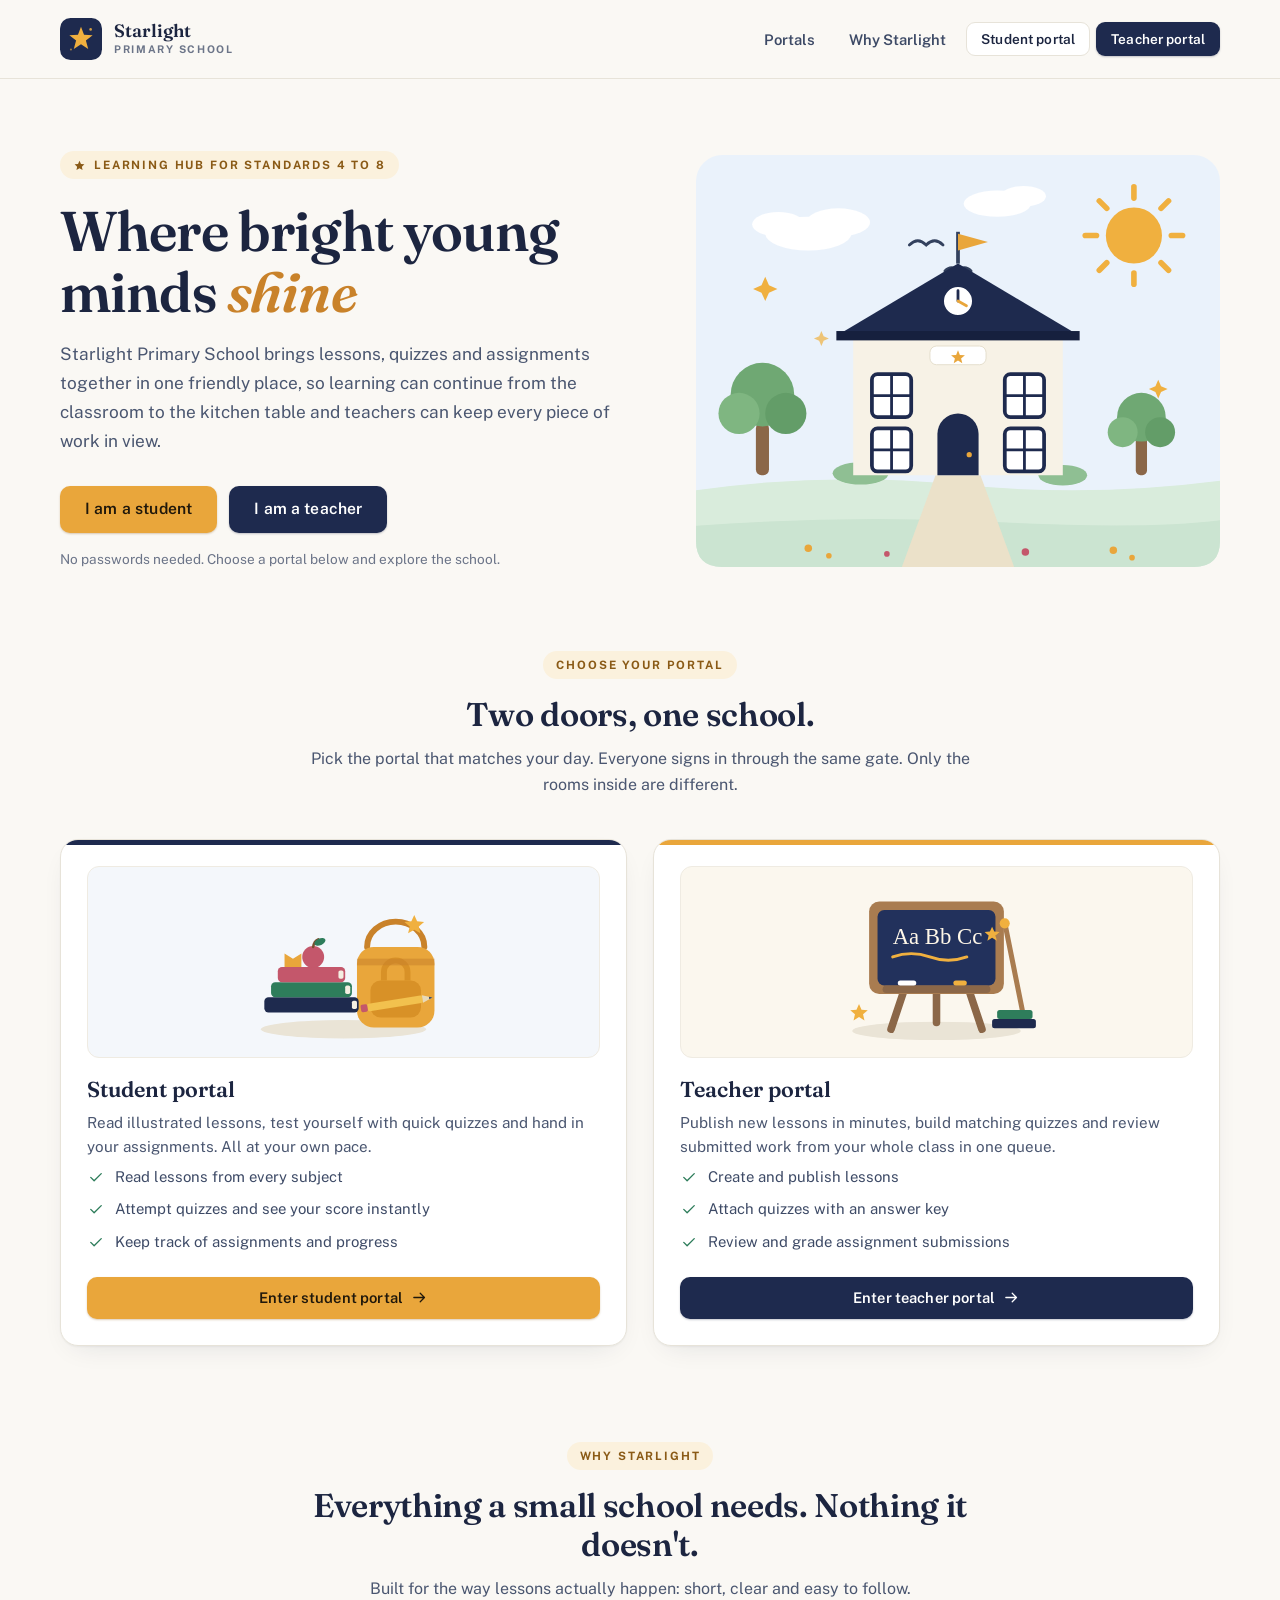
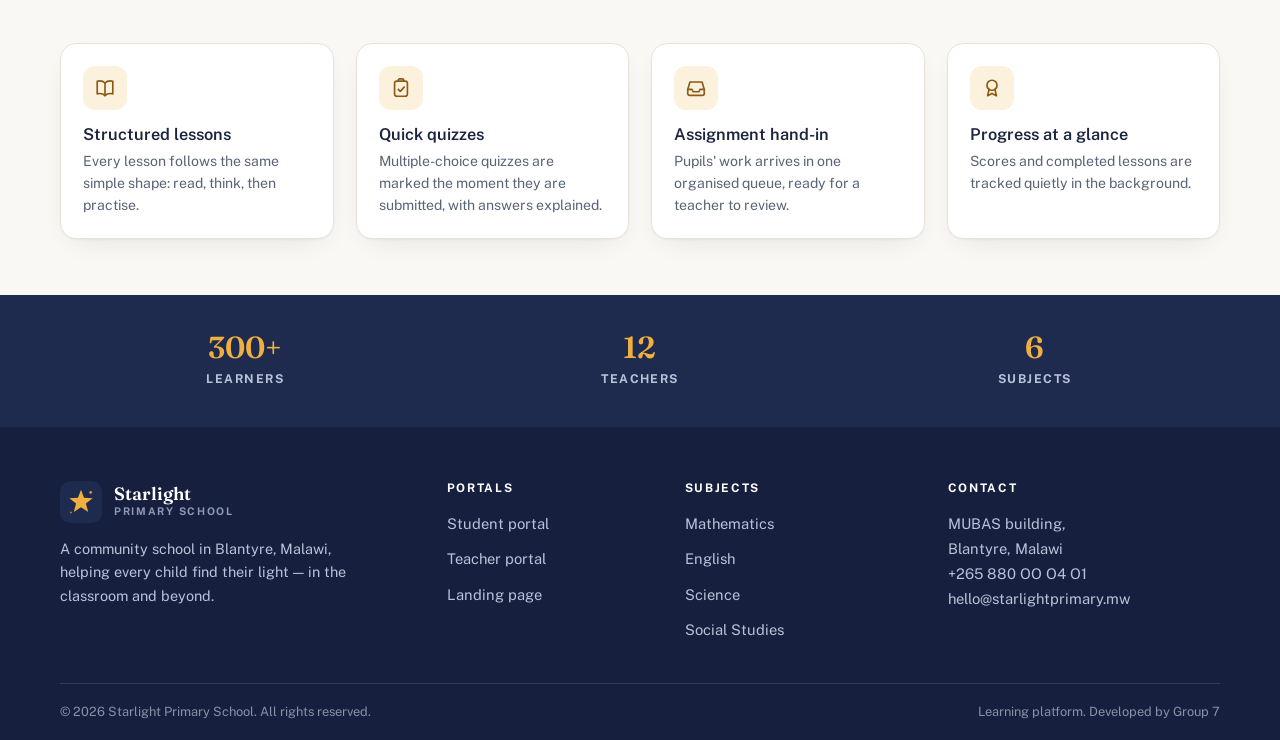
==== commit 54c9237d: "Update text for clarity and readability in index.html" ====
--- a/GROUP 7/index.html
+++ b/GROUP 7/index.html
@@ -41,19 +41,19 @@
         <div class="hero-copy">
           <span class="kicker">
             <svg viewBox="0 0 24 24" fill="currentColor" aria-hidden="true"><path d="M12 3.2 14.7 9 21 9.8 16.4 14.1 17.6 20.4 12 17.3 6.4 20.4 7.6 14.1 3 9.8 9.3 9Z"/></svg>
-            Blantyre Standards 4 to 8
+            Learning hub for Standards 4 to 8
           </span>
           <h1 class="hero-title">Where bright young minds <em>shine</em></h1>
           <p class="hero-lead">
             Starlight Primary School brings lessons, quizzes and assignments together in one
-            friendly place — so learning can continue from the classroom to the kitchen table
+            friendly place, so learning can continue from the classroom to the kitchen table
             and teachers can keep every piece of work in view.
           </p>
           <div class="hero-actions">
             <a class="btn btn-accent" href="student/dashboard.html">I am a student</a>
             <a class="btn btn-primary" href="teacher/dashboard.html">I am a teacher</a>
           </div>
-          <p class="hero-note">No passwords needed — choose a portal below and explore the school.</p>
+          <p class="hero-note">No passwords needed. Choose a portal below and explore the school.</p>
         </div>
         <div class="hero-art">
           <img src="assets/images/hero-school.svg" alt="Illustration of the Starlight Primary School building on a sunny day" width="560" height="440">
@@ -67,8 +67,8 @@
         <div class="section-head">
           <span class="kicker">Choose your portal</span>
           <h2>Two doors, one school.</h2>
-          <p>Pick the portal that matches your day. Everyone signs in through the same gate —
-             only the rooms inside are different.</p>
+          <p>Pick the portal that matches your day. Everyone signs in through the same gate. 
+            Only the rooms inside are different.</p>
         </div>
 
         <div class="role-grid">
@@ -79,7 +79,7 @@
             <div class="role-body">
               <h3>Student portal</h3>
               <p>Read illustrated lessons, test yourself with quick quizzes and hand in your
-                 assignments — all at your own pace.</p>
+                 assignments. All at your own pace.</p>
               <ul class="role-list">
                 <li><svg viewBox="0 0 24 24" fill="none" stroke="currentColor" stroke-width="1.8" stroke-linecap="round" stroke-linejoin="round" aria-hidden="true"><path d="m5 12.5 4.5 4.5L19 7.5"/></svg>Read lessons from every subject</li>
                 <li><svg viewBox="0 0 24 24" fill="none" stroke="currentColor" stroke-width="1.8" stroke-linecap="round" stroke-linejoin="round" aria-hidden="true"><path d="m5 12.5 4.5 4.5L19 7.5"/></svg>Attempt quizzes and see your score instantly</li>
@@ -119,7 +119,7 @@
         <div class="section-head">
           <span class="kicker">Why Starlight</span>
           <h2>Everything a small school needs. Nothing it doesn't.</h2>
-          <p>Built for the way lessons actually happen — short, clear and easy to follow.</p>
+          <p>Built for the way lessons actually happen: short, clear and easy to follow.</p>
         </div>
         <div class="feature-grid">
           <article class="feature">
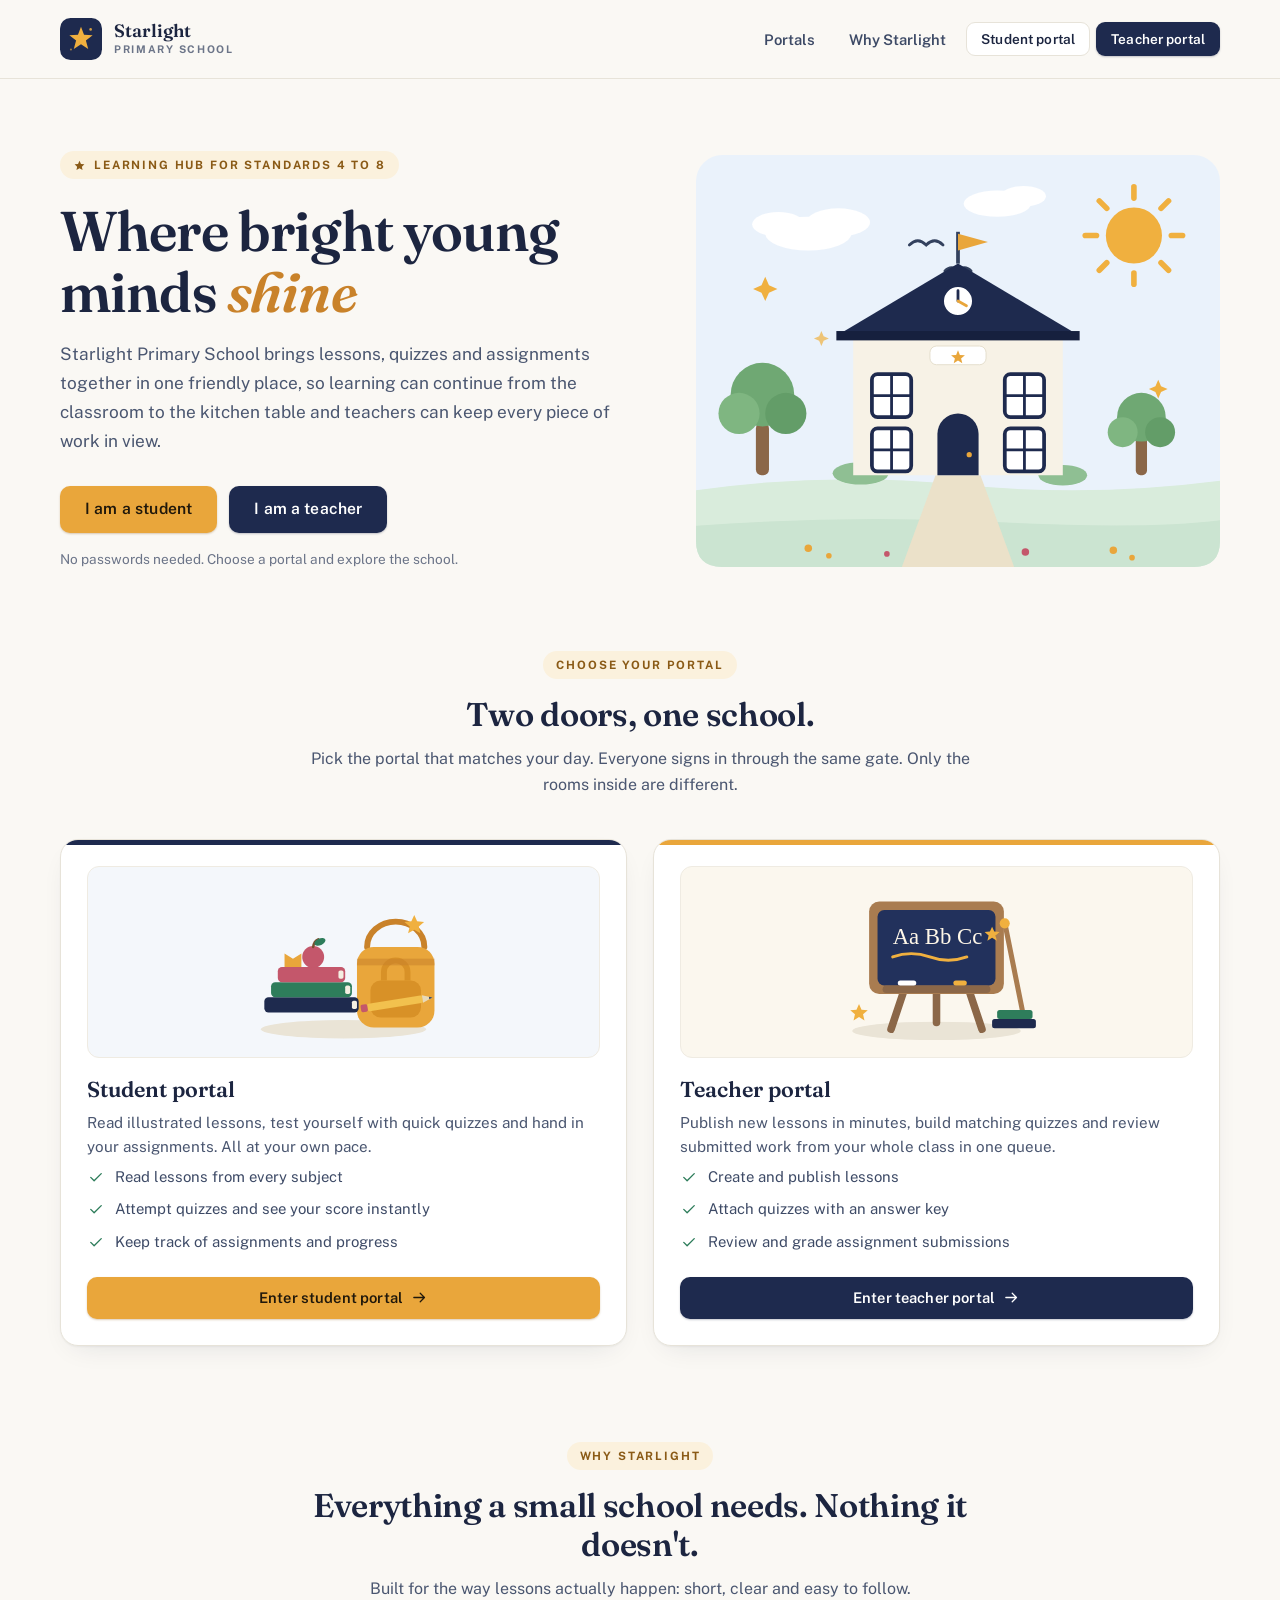
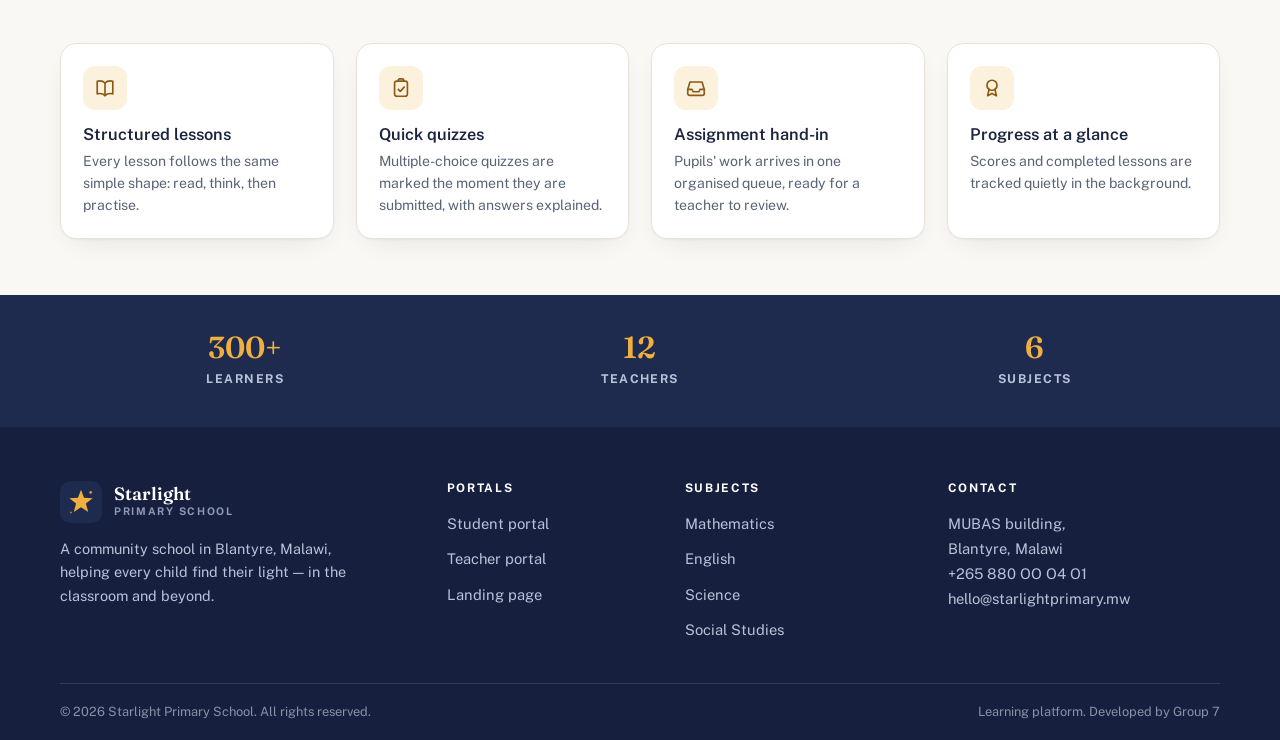
==== commit 186e5802: "Update index.html" ====
--- a/GROUP 7/index.html
+++ b/GROUP 7/index.html
@@ -53,7 +53,7 @@
             <a class="btn btn-accent" href="student/dashboard.html">I am a student</a>
             <a class="btn btn-primary" href="teacher/dashboard.html">I am a teacher</a>
           </div>
-          <p class="hero-note">No passwords needed. Choose a portal below and explore the school.</p>
+          <p class="hero-note">No passwords needed. Choose a portal and explore the school.</p>
         </div>
         <div class="hero-art">
           <img src="assets/images/hero-school.svg" alt="Illustration of the Starlight Primary School building on a sunny day" width="560" height="440">
